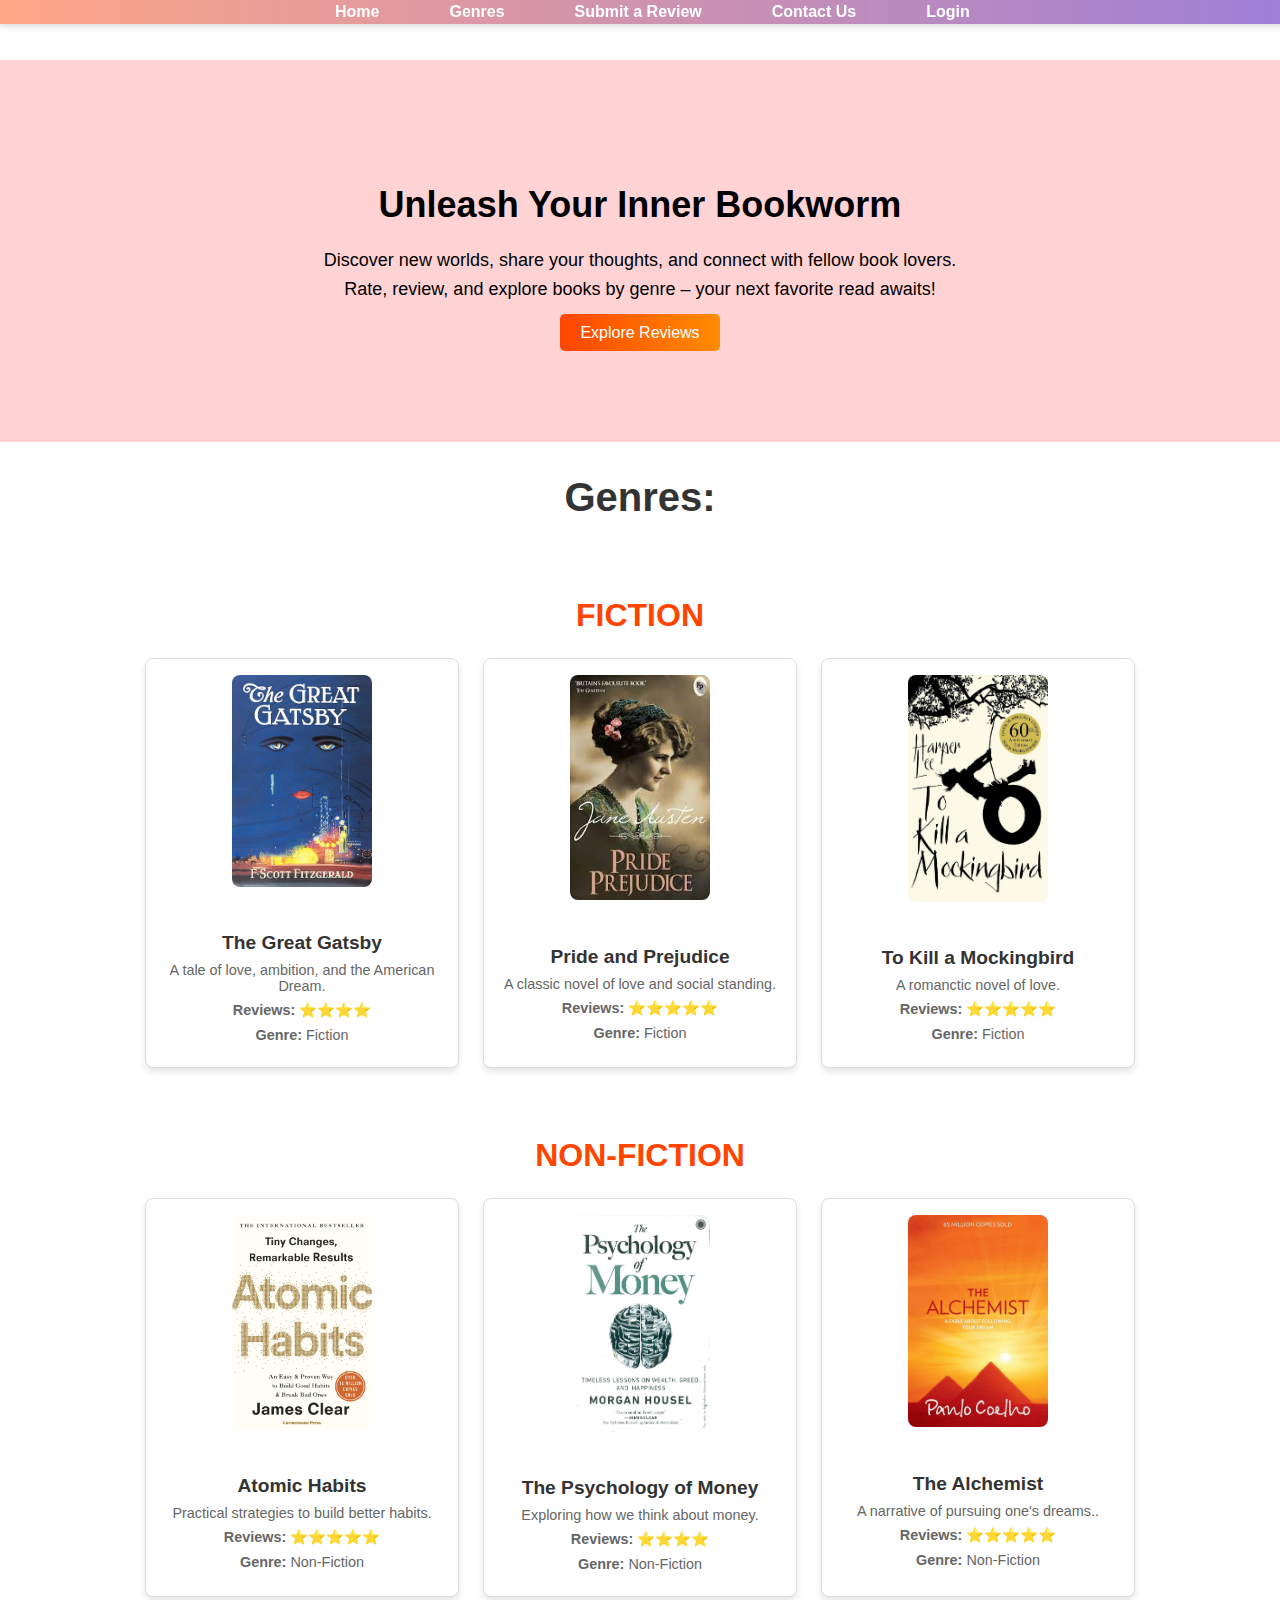
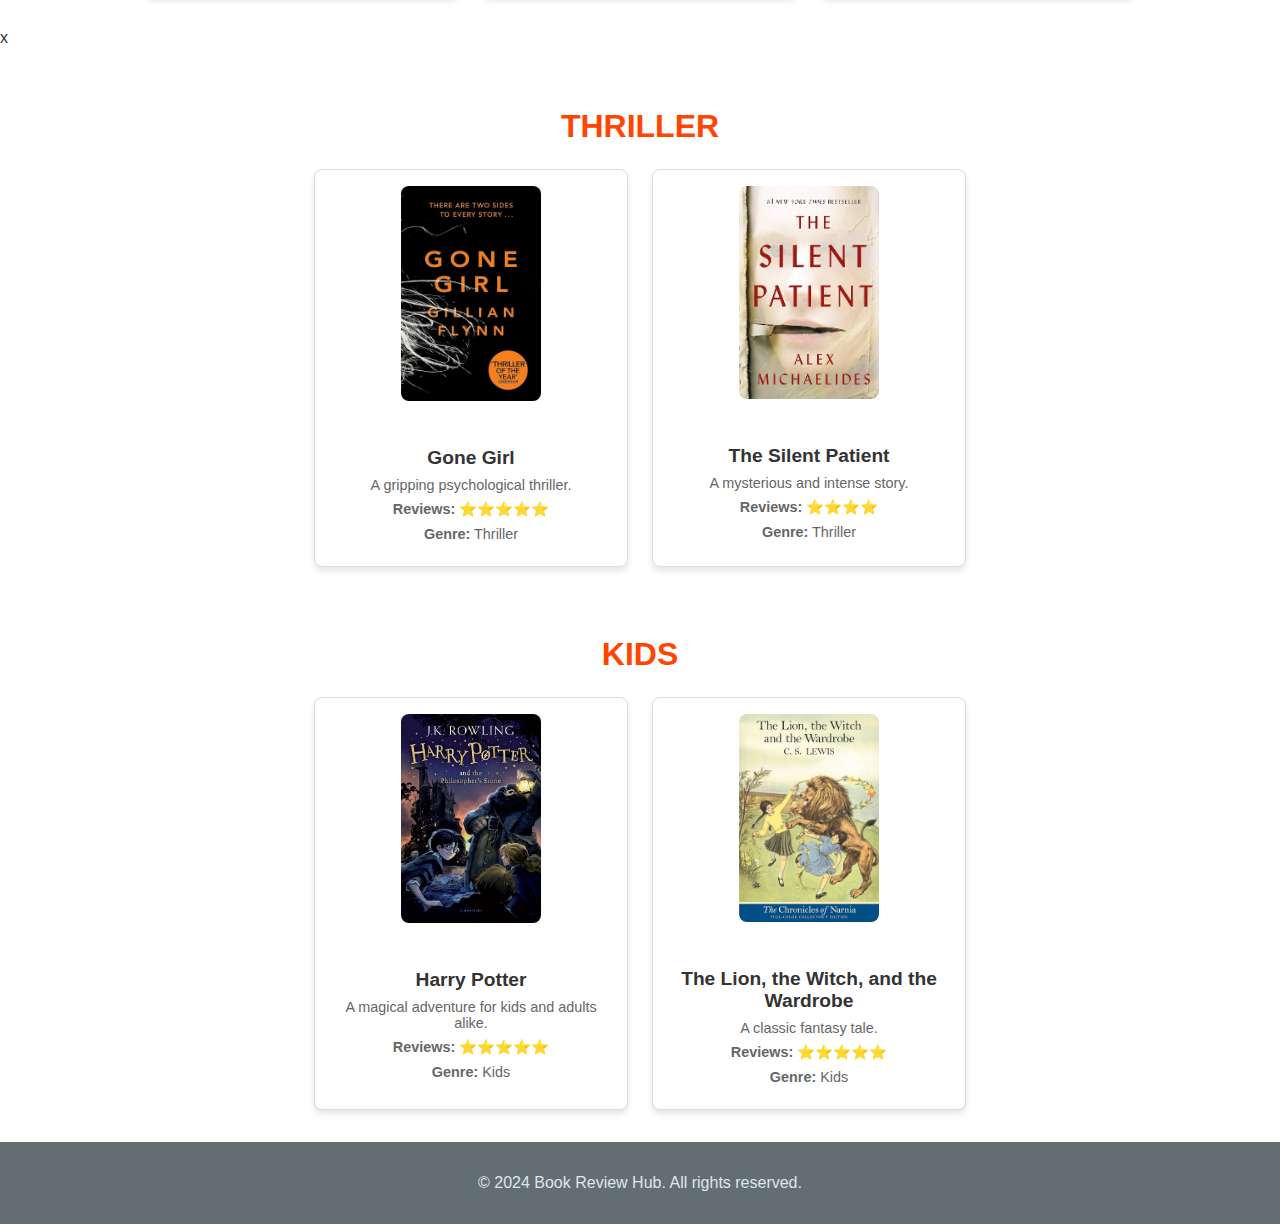
==== webd_book_review/index.html @ cf7d5f78 "Files Added" ====
<!DOCTYPE html>
<html lang="en">
<head>
    <meta charset="UTF-8">
    <meta name="viewport" content="width=device-width, initial-scale=1.0">
    <title>Book Review System</title>
    <link rel="stylesheet" href="style.css">
</head>
<body>
    <!--psychology of money, atomic habits, dopamine detox, the mountain is you, the alchemist.-->
    <!-- Header Section -->

    <header class="header">
        <div class="container">
            <nav 
            33class="navbar">
                <ul class="nav-links">
                    <li><a href="#main">Home</a></li>
                    <li class="dropdown">
                        <a href="#books" class="genre-button">Genres</a>
                        <ul class="dropdown-menu">
                            <li><a href="#Fiction">Fiction</a></li>
                            <li><a href="#non-fiction">Non-fiction</a></li>
                            <li><a href="#thriller">Thriller</a></li>
                            <li><a href="#kids">Kids</a></li>
                        </ul>
                    </li>
                   
                    <li><a href="review.html">Submit a Review</a></li>
                    <li><a href="contact.html">Contact Us</a></li>
                    
                    <li><a href="login.html">Login</a></li>
                </ul>
            </nav>
        </div>
    </header>
    
    
    <!-- Hero Section -->
    <section id="main">
    <div class="hero-section">
        <h1>Unleash Your Inner Bookworm</h1>
        <p>Discover new worlds, share your thoughts, and connect with fellow book lovers. <br>Rate, review, and explore books by genre – your next favorite read awaits!</p>
        <a href="page_reviews.html" class="cta-button">Explore Reviews</a>
    </div>
    </section>

    <div class="container">
        <!-- Books Section -->
        <section id="books">
            <h2>Genres:<br><br></h2>
    
            <!-- Fiction Section -->
            <section id="Fiction">
            <h3>Fiction</h3>
            <div class="book-grid">
                <div class="book-card">
                    <img src="the_great_gatsby.jpg" alt="Book Image">
                    <h4>The Great Gatsby</h4>
                    <p>A tale of love, ambition, and the American Dream.</p>
                    <p><strong>Reviews:</strong> ⭐⭐⭐⭐</p>
                    <p><strong>Genre:</strong> Fiction</p>
                </div>
                <div class="book-card">
                    <img src="pride_and_prejudice.jpg" alt="Book Image">
                    <h4>Pride and Prejudice</h4>
                    <p>A classic novel of love and social standing.</p>
                    <p><strong>Reviews:</strong> ⭐⭐⭐⭐⭐</p>
                    <p><strong>Genre:</strong> Fiction</p>
                </div>
                <div class="book-card">
                    <img src="To Kill a Mockingbird.jpg" alt="Book Image">
                    <h4>To Kill a Mockingbird</h4>
                    <p>A romanctic novel of love.</p>
                    <p><strong>Reviews:</strong> ⭐⭐⭐⭐⭐</p>
                    <p><strong>Genre:</strong> Fiction</p>
                </div>
            </div>
            </section>
    
            <!-- Non-Fiction Section -->
            <section id="non-fiction">
            <h3><br>Non-Fiction</h3>
            <div class="book-grid">
                <div class="book-card">
                    <img src="the_atomic_habits.jpg" alt="Book Image">
                    <h4>Atomic Habits</h4>
                    <p>Practical strategies to build better habits.</p>
                    <p><strong>Reviews:</strong> ⭐⭐⭐⭐⭐</p>
                    <p><strong>Genre:</strong> Non-Fiction</p>
                </div>
                <div class="book-card">
                    <img src="the_psycology_of_money.jpg" alt="Book Image">
                    <h4>The Psychology of Money</h4>
                    <p>Exploring how we think about money.</p>
                    <p><strong>Reviews:</strong> ⭐⭐⭐⭐</p>
                    <p><strong>Genre:</strong> Non-Fiction</p>
                </div>
                <div class="book-card">
                    <img src="the_alchemist.jpg" alt="Book Image">
                    <h4>The Alchemist</h4>
                    <p>A narrative of pursuing one's dreams..</p>
                    <p><strong>Reviews:</strong> ⭐⭐⭐⭐⭐</p>
                    <p><strong>Genre:</strong> Non-Fiction</p>
                </div>
            </div>
            </section>
    
            <!-- Thriller Section -->
             <section id="thriller">x
            <h3><br>Thriller</h3>
            <div class="book-grid">
                <div class="book-card">
                    <img src="gone_girl.jpg" alt="Book Image">
                    <h4>Gone Girl</h4>
                    <p>A gripping psychological thriller.</p>
                    <p><strong>Reviews:</strong> ⭐⭐⭐⭐⭐</p>
                    <p><strong>Genre:</strong> Thriller</p>
                </div>
                <div class="book-card">
                    <img src="the_silent_patient.jpg" alt="Book Image">
                    <h4>The Silent Patient</h4>
                    <p>A mysterious and intense story.</p>
                    <p><strong>Reviews:</strong> ⭐⭐⭐⭐</p>
                    <p><strong>Genre:</strong> Thriller</p>
                </div>
            </div>
            </section>
            <!-- Kids Section -->
             <section id="kids">
            <h3><br>Kids</h3>
            <div class="book-grid">
                <div class="book-card">
                    <img src="harry_potter.jpg" alt="Book Image">
                    <h4>Harry Potter</h4>
                    <p>A magical adventure for kids and adults alike.</p>
                    <p><strong>Reviews:</strong> ⭐⭐⭐⭐⭐</p>
                    <p><strong>Genre:</strong> Kids</p>
                </div>
                <div class="book-card">
                    <img src="The_Lion_Witch_Wardrobe.jpg" alt="Book Image">
                    <h4>The Lion, the Witch, and the Wardrobe</h4>
                    <p>A classic fantasy tale.</p>
                    <p><strong>Reviews:</strong> ⭐⭐⭐⭐⭐</p>
                    <p><strong>Genre:</strong> Kids</p>
                </div>
            </div>
            </section>
        </section>
    </div>

    <section id="footer">
    <footer>
        <p>&copy; 2024 Book Review Hub. All rights reserved.<br>

        </p>
    </footer>
    </section>
</body>
</html>
---- webd_book_review/style.css ----
/* General Styles */
body {
    margin: 0;
    font-family: 'Arial', sans-serif;
    color: #333;
}
html {
    scroll-behavior: smooth;
}
/* Header Styles */
.header {
    position: fixed;
    top: 0;
    left: 0;
    width: 100%;
    background: linear-gradient(90deg, #ff8d63c7, #0400ff93);
    color: white;
    padding: 0.2rem 20rem;
    display: flex;
    justify-content: space-between;
    align-items: center;
    box-shadow: 0px 1px 8px rgba(0, 0, 0, 0.2);
    z-index: 1000;  
}

/* Ensuring content below the header is not hidden */
body {
    padding-top: 60px; /* Adjust this value based on the header height */
}

.header .logo h1 {
    font-size: px;
    margin: 0;
    font-weight: bold;
}


.nav-links a {
    text-decoration: none;
   
    
}

.navbar {
    display: flex;
}

.nav-links {
    list-style: none;
    display: flex;
    margin: 0;
    padding: 0;
    gap: 20px;
}

.nav-links li {
    position: relative;
}

.nav-links a {
    text-decoration: none;
    color: #fff;
    padding: 10px 15px;
    font-weight: bold;
    font-size: 16px;
    border-radius: 5px;
    transition: 0.3s;
}

.nav-links a:hover {
    color: #ffc1c1;
    background-color: #3a2b2b;
    padding: 5px 10px;
    border-radius: 5px;
}

/* Dropdown styles */
.dropdown-menu {
    list-style: none;
    position: absolute;
    top: 100%; /* Position below the parent menu */
    left: 0;
    display: none; /* Hide by default */
    background-color: #ffffff;
    padding: 10px 0;
    box-shadow: 0 4px 8px rgba(0, 0, 0, 0.2);
    border-radius: 5px;
    z-index: 1000;
}

.dropdown-menu li {
    padding: 5px 20px;
}

.dropdown-menu a {
    color: #333;
    padding: 5px 20px;
    display: block;
    text-decoration: none;
    border-radius: 3px;
    font-size: 15px;
}

.dropdown-menu a:hover {
    background-color: #ff9e658e;
    color: #fff;
}

/* Show dropdown on hover */
.dropdown:hover .dropdown-menu {
    display: block;
}






/* Hero Section */
.hero-section {
    text-align: center;
    padding: 100px 20px;
    background: #ff919167;
    color: #000000;
}

.hero-section h1 {
    font-size: 36px;
    margin-bottom: 20px;
}

.hero-section p {
    font-size: 18px;
    margin-bottom: 20px;
    line-height: 1.6;
}

.cta-button {
    text-decoration: none;
    background: linear-gradient(90deg, #ff4500, #ff8c00);
    color: white;
    padding: 10px 20px;
    font-size: 16px;
    border-radius: 5px;
    transition: background 0.3s ease;
}

.cta-button:hover {
    background: #333;
    color: white;
}

#books {
    margin: 2rem 0;
}

#books h2 {
    text-align: center;
    margin-bottom: 2rem;
    color: #333;
    font-size: 2.5rem;
}

#books h3 {
    color: #ff4500;
    text-align: center;
    margin: 1.5rem 0;
    text-transform: uppercase;
    font-size: 2rem;
}

.book-grid {
    display: flex;
    gap: 1.5rem;
    flex-wrap: wrap;
    justify-content: center;
    margin-bottom: 2rem;
}

.book-card {
    background-color: #fff;
    border: 1px solid #ddd;
    border-radius: 8px;
    box-shadow: 0 4px 6px rgba(0, 0, 0, 0.1);
    padding: 1rem;
    width: 280px;
    text-align: center;
    transition: transform 0.2s, box-shadow 0.2s;
}

.book-card img {
    width: 50%;
    height: auto;
    border-radius: 8px;
    margin-bottom: 1rem;
}

.book-card h4 {
    font-size: 1.2rem;
    color: #333;
    margin-bottom: 0.5rem;
}

.book-card p {
    color: #666;
    font-size: 0.9rem;
    margin: 0.5rem 0;
}

.book-card:hover {
    transform: translateY(-5px);
    box-shadow: 0 6px 10px rgba(0, 0, 0, 0.15);
}


.book-review {
    background: #dfe6e9;
    padding: 1.5rem;
    border-radius: 8px;
    margin-bottom: 1.5rem;
    box-shadow: 0 4px 6px rgba(0, 0, 0, 0.1);
}
.book-review h2 {
    color: #0984e3;
    margin-bottom: 0.5rem;
}
.book-review p {
    margin: 0.5rem 0;
}

footer {
    background: #636e72;
    color: #dfe6e9;
    text-align: center;
    padding: 1rem;
    margin-top: 2rem;
}
.navbar {
    display: flex; /* Use flexbox to lay out navbar items */
    justify-content: space-between; /* Distribute space between the elements */
    align-items: center; /* Align items vertically */
    padding: 10px 20px; /* Optional: Add padding for spacing */
}

.nav-links {
    list-style-type: none; /* Remove default list styling */
    display: flex; /* Arrange items horizontally */
    margin: 0; /* Remove default margin */
    padding: 0; /* Remove default padding */
}

.nav-links li {
    margin-right: 20px; /* Add spacing between nav items */
}

.hello{
    display: flex;
    justify-content: flex-end;
}
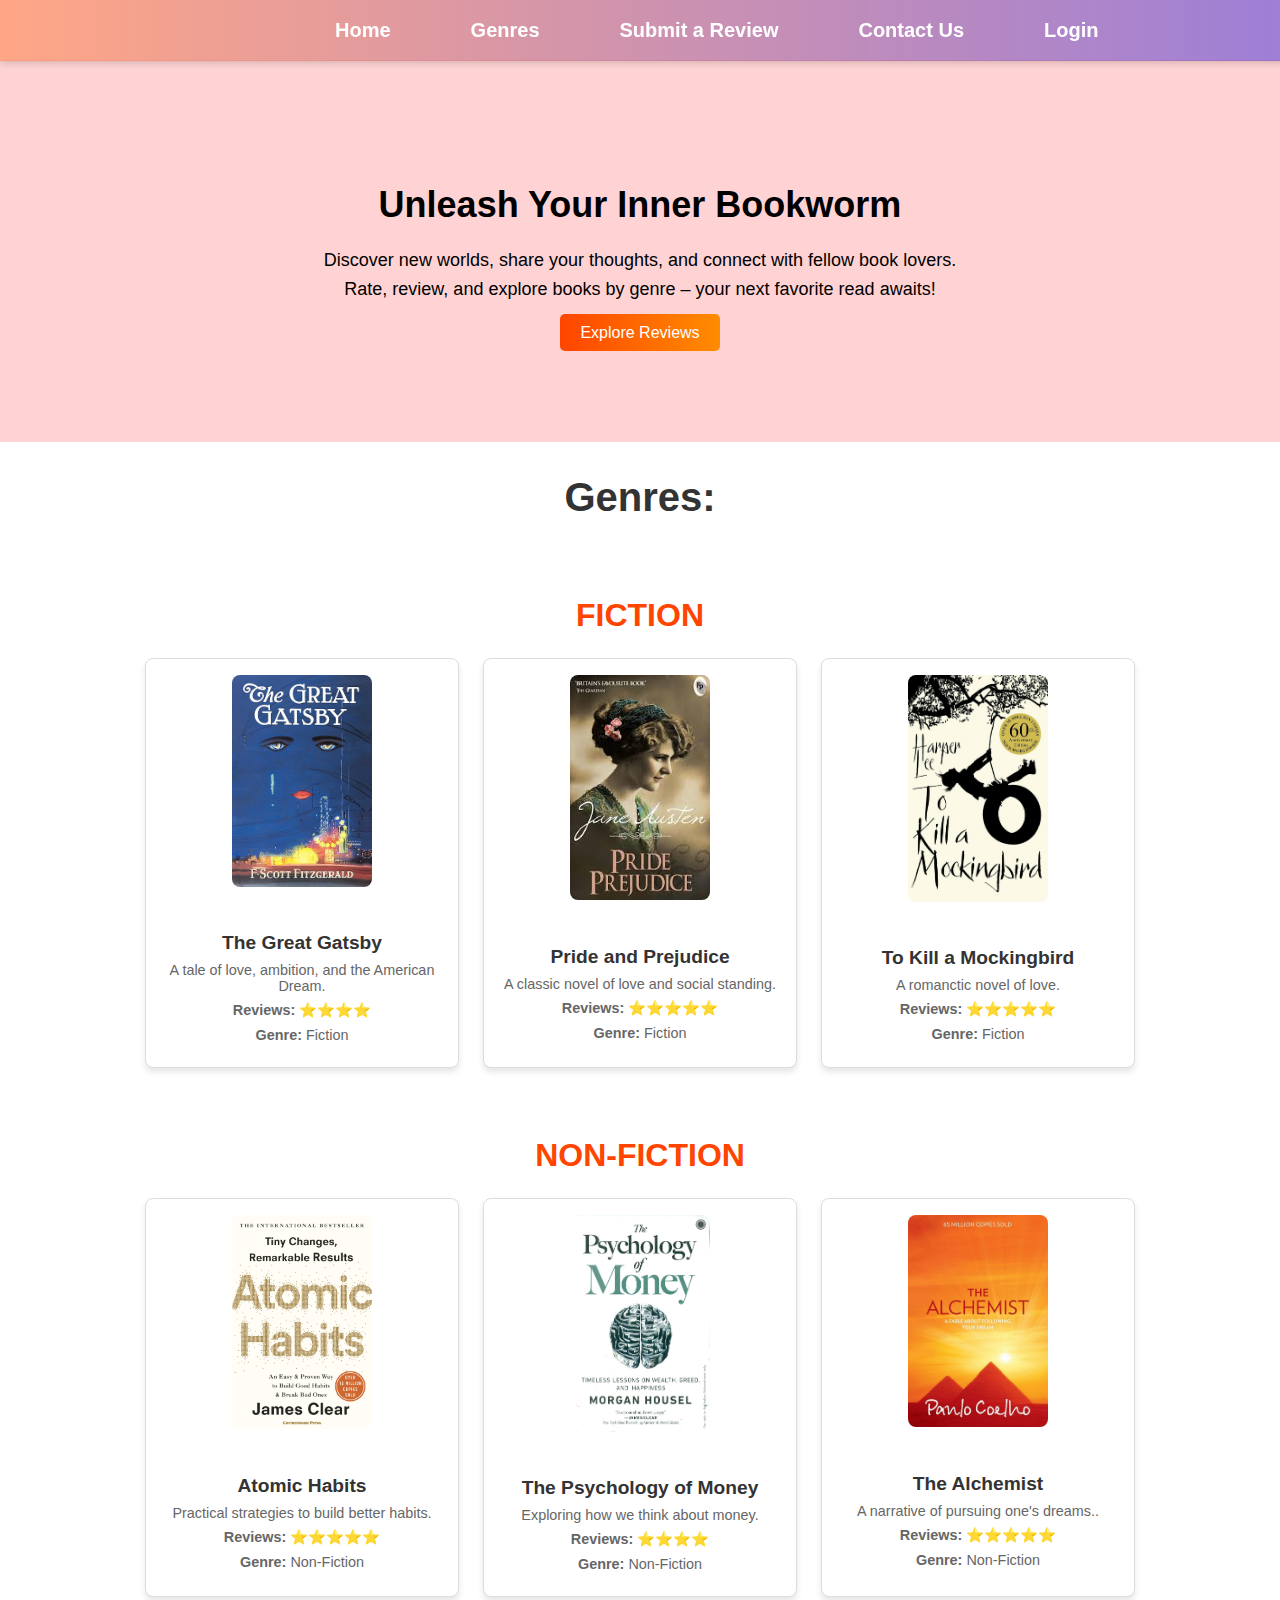
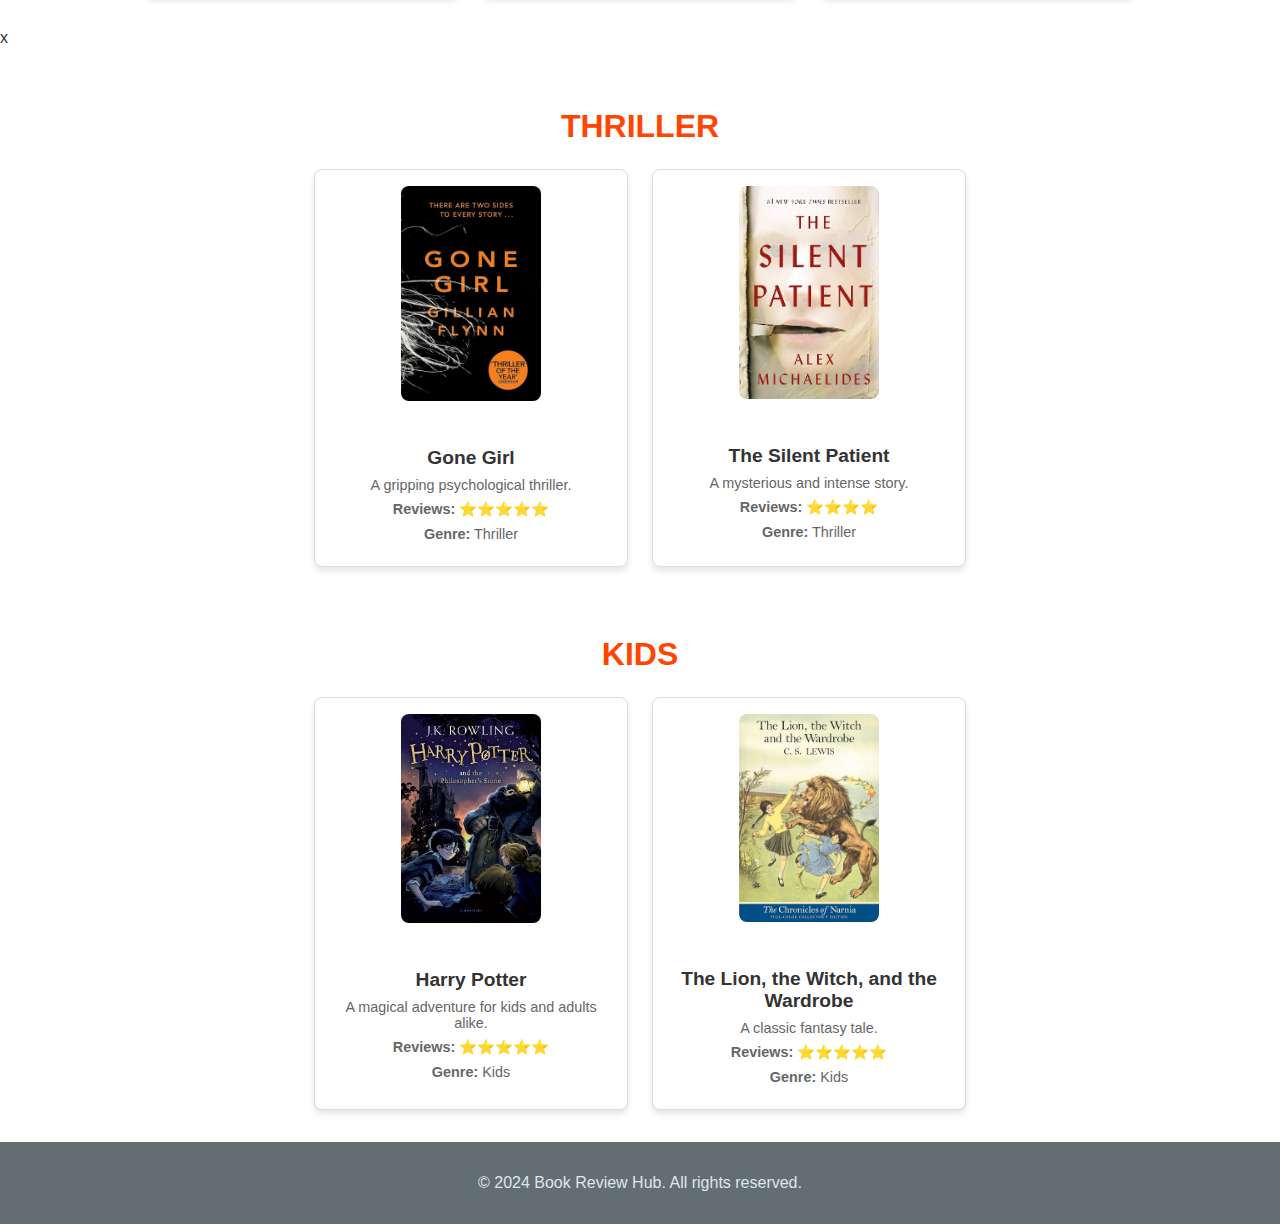
==== commit 9c855418: "Files updated" ====
--- a/webd_book_review/index.html
+++ b/webd_book_review/index.html
@@ -156,5 +156,14 @@
         </p>
     </footer>
     </section>
+    <script>
+        document.querySelector('a[href="#genres"]').addEventListener("click", function(e) {
+            e.preventDefault();
+            document.querySelector("#genres").scrollIntoView({
+                behavior: "smooth"
+            });
+        });
+        </script>
+
 </body>
 </html>
--- a/webd_book_review/style.css
+++ b/webd_book_review/style.css
@@ -16,7 +16,7 @@
     width: 100%;
     background: linear-gradient(90deg, #ff8d63c7, #0400ff93);
     color: white;
-    padding: 0.2rem 20rem;
+    padding: 1.2rem 20rem;
     display: flex;
     justify-content: space-between;
     align-items: center;
@@ -51,7 +51,7 @@
     display: flex;
     margin: 0;
     padding: 0;
-    gap: 20px;
+    gap: 30px;
 }
 
 .nav-links li {
@@ -63,7 +63,7 @@
     color: #fff;
     padding: 10px 15px;
     font-weight: bold;
-    font-size: 16px;
+    font-size: 20px;
     border-radius: 5px;
     transition: 0.3s;
 }
